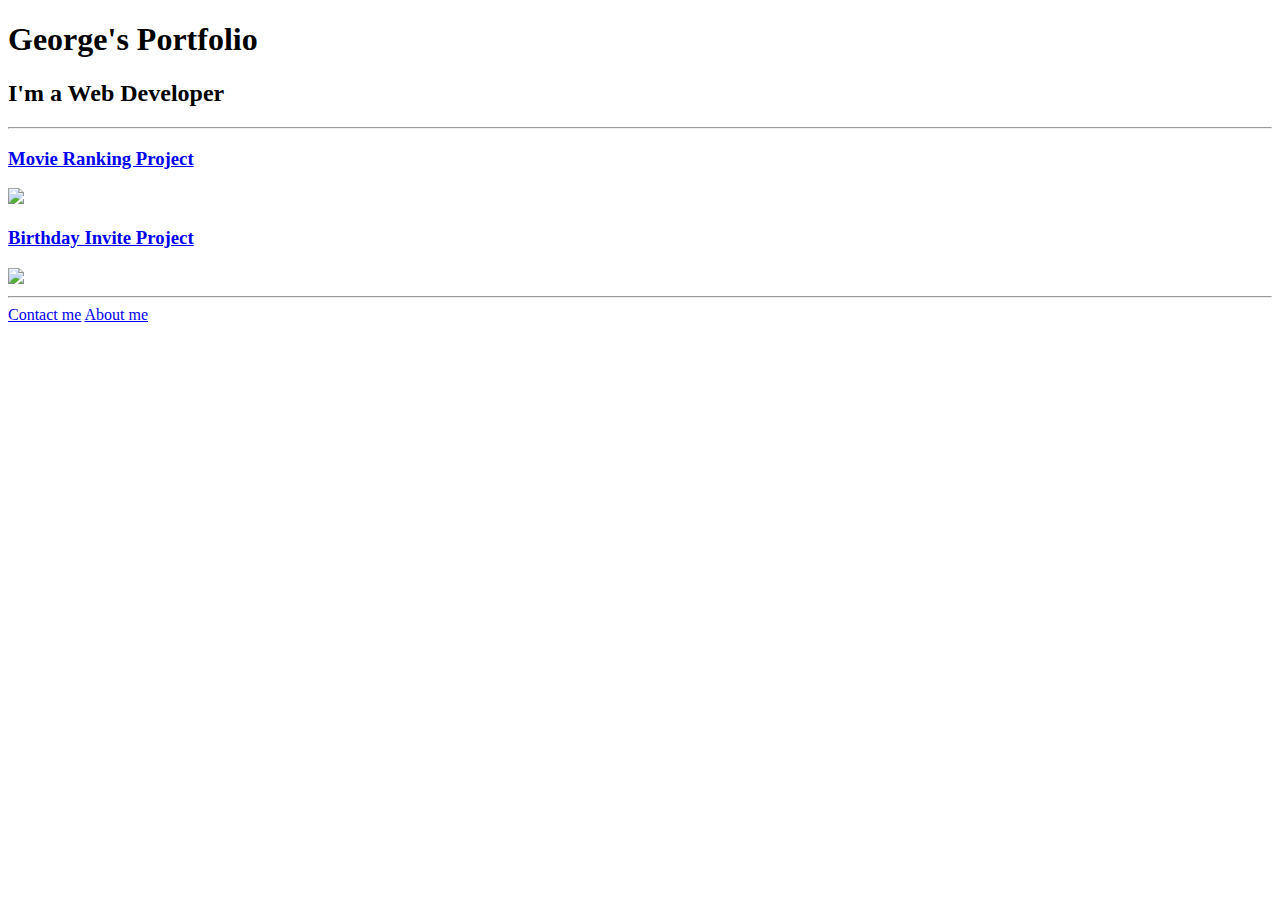
==== index.html @ 14940a69 "Add files via upload" ====
<!-- TODO 1: Create the HTML Boilerplate -->

<!-- TODO 2: Add Your previous projects' HTML into the public folder -->

<!-- TODO 3: Take screenshots of your project previews and add the images to the images folder -->

<!-- TODO 4: Add titles/subtitles etc. -->

<!-- TODO 5: Add a link to the project pages -->

<!-- TODO 6: Add images to show the project previews
HINT for TODO 6: You can use the height attribute set to 200 to make the image smaller:
https://developer.mozilla.org/en-US/docs/Web/HTML/Element/img#attr-height -->

<!-- TODO 7: Add the Contact Me and About Me page links -->

<!DOCTYPE html>
<html lang="en">

<head>
    <meta charset="UTF-8">
    <title> George's Portfolio </title>
</head>

<body>
        <h1>George's Portfolio</h1>
        <h2>I'm a Web Developer </h2>
        <hr/>
        <h3><a href="../2.4 Movie Ranking Project/index.html">Movie Ranking Project</a></h3>
        <img src="./assets/images/movie-ranking.png" height="200"/>
        <h3><a href="../3.4 Birthday Invite Project/index.html">Birthday Invite Project</a></h3>
        <img src="./assets/images/birthday-invite.png" height="200">
        <hr/>
        <a href="../4.1 Webpages/public/contact.html">Contact me</a>
        <a href="../4.1 Webpages/public/about.html">About me</a>




</body>

</html>
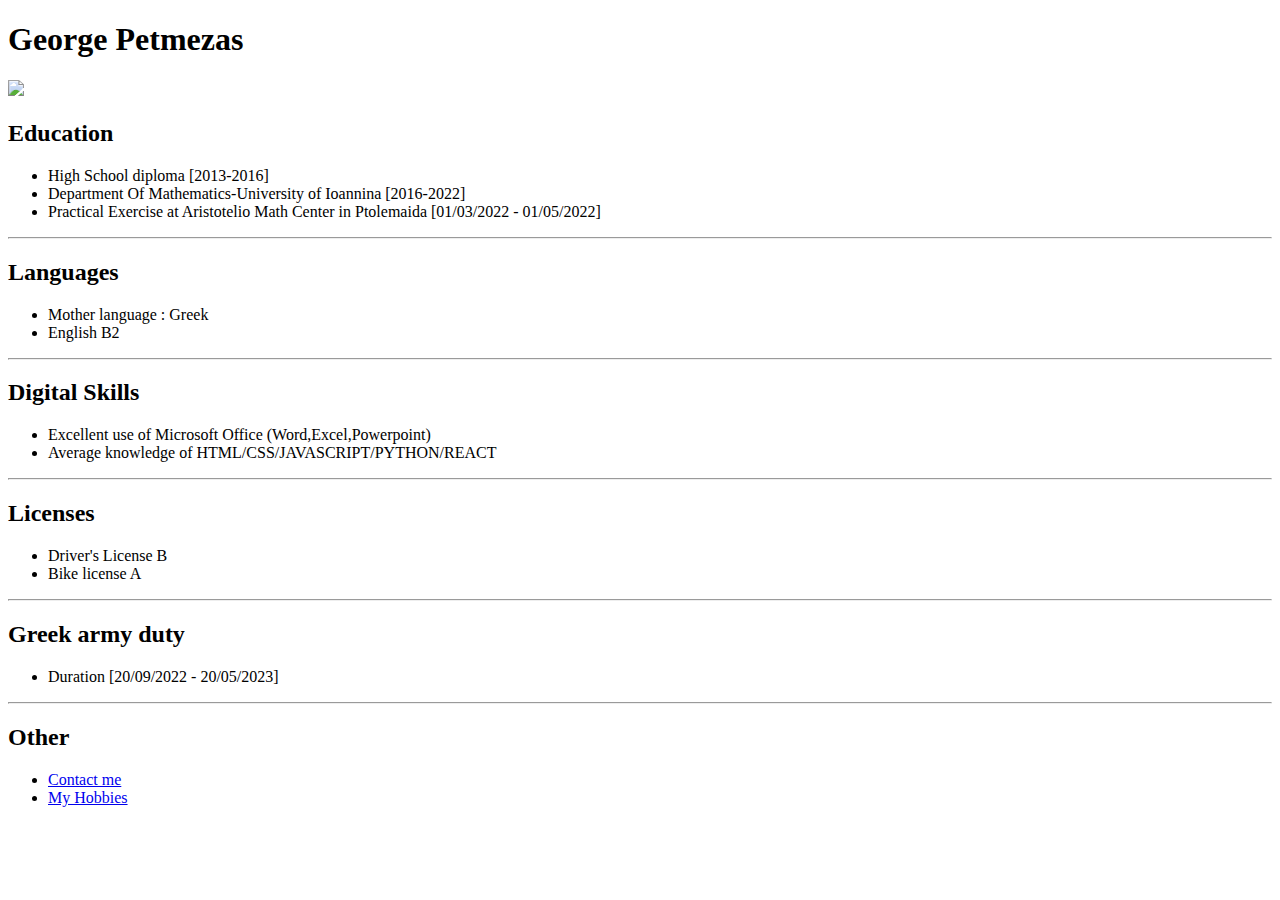
==== commit d58da49d: "Add files via upload" ====
--- a/index.html
+++ b/index.html
@@ -1,42 +1,52 @@
-<!-- TODO 1: Create the HTML Boilerplate -->
-
-<!-- TODO 2: Add Your previous projects' HTML into the public folder -->
-
-<!-- TODO 3: Take screenshots of your project previews and add the images to the images folder -->
-
-<!-- TODO 4: Add titles/subtitles etc. -->
-
-<!-- TODO 5: Add a link to the project pages -->
-
-<!-- TODO 6: Add images to show the project previews
-HINT for TODO 6: You can use the height attribute set to 200 to make the image smaller:
-https://developer.mozilla.org/en-US/docs/Web/HTML/Element/img#attr-height -->
-
-<!-- TODO 7: Add the Contact Me and About Me page links -->
-
-<!DOCTYPE html>
-<html lang="en">
-
-<head>
-    <meta charset="UTF-8">
-    <title> George's Portfolio </title>
-</head>
-
-<body>
-        <h1>George's Portfolio</h1>
-        <h2>I'm a Web Developer </h2>
-        <hr/>
-        <h3><a href="../2.4 Movie Ranking Project/index.html">Movie Ranking Project</a></h3>
-        <img src="./assets/images/movie-ranking.png" height="200"/>
-        <h3><a href="../3.4 Birthday Invite Project/index.html">Birthday Invite Project</a></h3>
-        <img src="./assets/images/birthday-invite.png" height="200">
-        <hr/>
-        <a href="../4.1 Webpages/public/contact.html">Contact me</a>
-        <a href="../4.1 Webpages/public/about.html">About me</a>
-
-
-
-
-</body>
-
+<!DOCTYPE html>
+<html lang="en">
+    <head>
+        <meta charset="UTF-8">
+        <title>My Resume</title>
+    </head>
+    <body>
+        <h1>George Petmezas</h1>
+        <img src="./271233746_521969928912564_7134718260027239505_n.jpg" height="200">
+        <h2>Education</h2>
+        <ul>
+            <li>High School diploma [2013-2016]</li>
+            <li>Department Of Mathematics-University of Ioannina [2016-2022]</li>
+            <li>Practical Exercise at Aristotelio Math Center in Ptolemaida [01/03/2022 - 01/05/2022]</li>
+        </ul>
+        <hr />
+        <h2>Languages</h2>
+        <ul>
+            <li>Mother language : Greek</li>
+            <li>English B2</li>
+        </ul>
+        <hr />
+        <h2>Digital Skills</h2>
+        <ul>
+            <li>Excellent use of Microsoft Office (Word,Excel,Powerpoint)</li>
+            <li>Average knowledge of HTML/CSS/JAVASCRIPT/PYTHON/REACT</li>
+        </ul>
+        <hr />
+        <h2>Licenses</h2>
+        <ul>
+            <li>Driver's License B</li>
+            <li>Bike license A</li>
+        </ul>
+        <hr />
+        <h2>Greek army duty</h2>
+        <ul>
+            <li>Duration [20/09/2022 - 20/05/2023]</li>
+        </ul>
+        <hr />
+        <h2>Other</h2>
+        <ul>
+            <li><a href="./Contact me.html">Contact me</a></li>
+            <li><a href="./Hobbies.html">My Hobbies</a></li>
+        </ul>
+
+
+        
+
+
+        
+    </body>
 </html>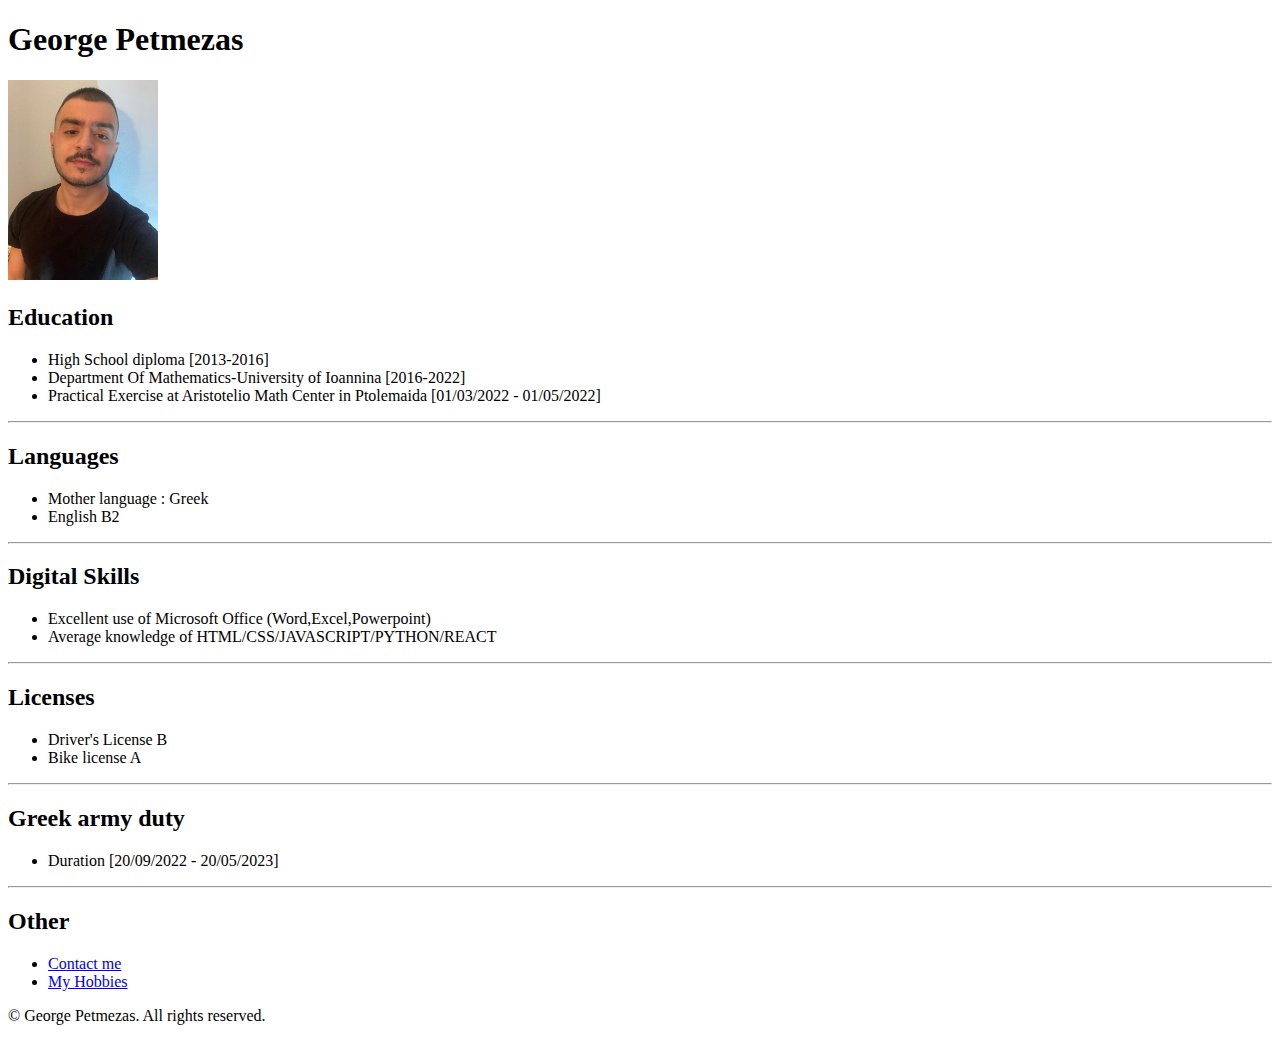
==== commit afcc77be: "index.html" ====
--- a/index.html
+++ b/index.html
@@ -42,11 +42,8 @@
             <li><a href="./Contact me.html">Contact me</a></li>
             <li><a href="./Hobbies.html">My Hobbies</a></li>
         </ul>
-
-
-        
-
-
-        
-    </body>
-</html>+        <footer>
+            <p>© George Petmezas. All rights reserved.</p>
+          </footer>
+         </body>
+</html>
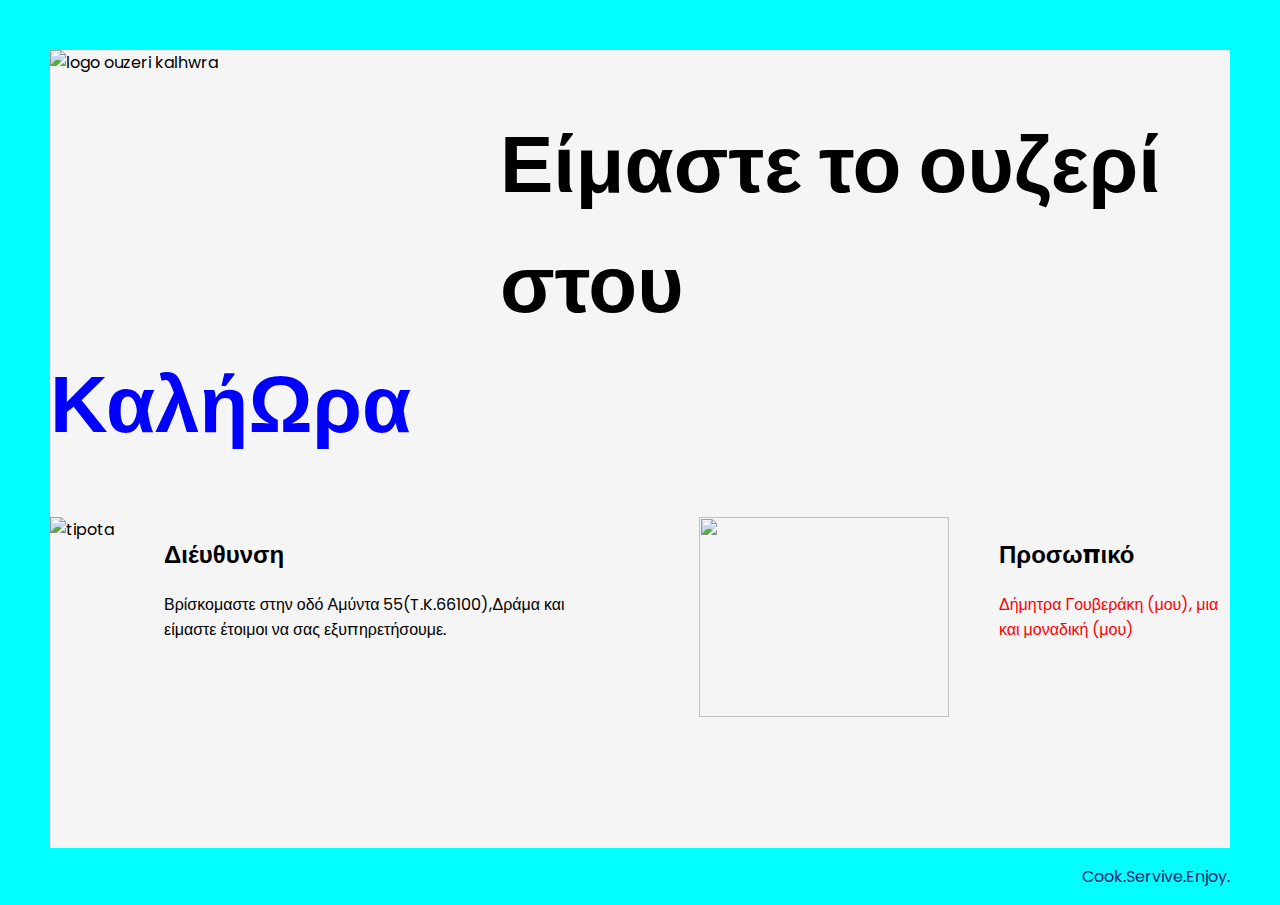
==== commit 735f5a88: "Add files via upload" ====
--- a/index.html
+++ b/index.html
@@ -1,49 +1,35 @@
 <!DOCTYPE html>
 <html lang="en">
-    <head>
-        <meta charset="UTF-8">
-        <title>My Resume</title>
-    </head>
-    <body>
-        <h1>George Petmezas</h1>
-        <img src="./271233746_521969928912564_7134718260027239505_n.jpg" height="200">
-        <h2>Education</h2>
-        <ul>
-            <li>High School diploma [2013-2016]</li>
-            <li>Department Of Mathematics-University of Ioannina [2016-2022]</li>
-            <li>Practical Exercise at Aristotelio Math Center in Ptolemaida [01/03/2022 - 01/05/2022]</li>
-        </ul>
-        <hr />
-        <h2>Languages</h2>
-        <ul>
-            <li>Mother language : Greek</li>
-            <li>English B2</li>
-        </ul>
-        <hr />
-        <h2>Digital Skills</h2>
-        <ul>
-            <li>Excellent use of Microsoft Office (Word,Excel,Powerpoint)</li>
-            <li>Average knowledge of HTML/CSS/JAVASCRIPT/PYTHON/REACT</li>
-        </ul>
-        <hr />
-        <h2>Licenses</h2>
-        <ul>
-            <li>Driver's License B</li>
-            <li>Bike license A</li>
-        </ul>
-        <hr />
-        <h2>Greek army duty</h2>
-        <ul>
-            <li>Duration [20/09/2022 - 20/05/2023]</li>
-        </ul>
-        <hr />
-        <h2>Other</h2>
-        <ul>
-            <li><a href="./Contact me.html">Contact me</a></li>
-            <li><a href="./Hobbies.html">My Hobbies</a></li>
-        </ul>
-        <footer>
-            <p>© George Petmezas. All rights reserved.</p>
-          </footer>
-         </body>
-</html>
+<head>
+    <meta charset="UTF-8">
+    <meta name="viewport" content="width=device-width, initial-scale=1.0">
+    <title>Στου καληώρα</title>
+    <link rel="stylesheet" href="./style.css">
+    <link rel="preconnect" href="https://fonts.googleapis.com">
+    <link rel="preconnect" href="https://fonts.gstatic.com" crossorigin>
+    <link href="https://fonts.googleapis.com/css2?family=Poppins:wght@400;700&display=swap" rel="stylesheet">
+</head>
+
+<body>
+    <div class="main">
+        <img class="logo" src="./photos/305563900_758407518737288_5285981249524075406_n.jpg" alt="logo ouzeri kalhwra">
+        <h1>Είμαστε το ουζερί στου</br> <span class="kalhwra"> ΚαλήΩρα</span> </h1>
+        <div class="left card"> <img class="tile-image" src="./photos/305306349_758407522070621_1211132363434684068_n.jpg" alt="tipota">
+            <h2 class="card-title">Διέυθυνση</h2>
+            <p class="card-text">Βρίσκομαστε στην οδό Αμύντα 55(T.K.66100),Δράμα και είμαστε έτοιμοι να σας εξυπηρετήσουμε.</p>
+        </div>
+
+        <div class="right card"><img class="tile-image" src="./photos/dim.jpg">
+            <h2 class="card-title"> Προσωπικό</h2>
+            <p> <span class="name"> Δήμητρα Γουβεράκη (μου), μια και μοναδική (μου) </p>
+        </div>
+
+
+
+
+    </div>
+    <footer> 
+        <p>Cook.Servive.Enjoy. </p>
+    </footer>    
+</body>
+</html>--- a/style.css
+++ b/style.css
@@ -0,0 +1,75 @@
+body{
+    font-family: "Poppins", sans-serif;
+    margin: 50px 50px 0 50px;
+    background-color: #faf9f6;
+    display: flex;
+    flex-direction: column;
+    min-height: 95vh;
+    background-color: cyan;
+}
+.main{
+    flex: 1;
+    background-color: whitesmoke;
+}
+h1 {
+    font-size: 5rem;
+}
+footer{
+    text-align: right;
+    color: midnightblue;
+}
+.kalhwra {
+    color: blue;
+    text-align: center;
+}
+.logo {
+    height: 250px;
+    width: 400px;
+    float: left;
+    margin-right: 50px;
+}
+.tile-image {
+    height: 200px;
+    float: left;
+    margin-right: 50px;
+}
+.right .tile-image {
+    width: 250px;
+}
+.card{
+    width: 45%;
+}
+.left {
+    float: left;
+}
+.right {
+    float: right;
+}
+.name{
+    color: red;
+}
+
+@media(max-width: 680px) {
+    .logo {
+        width: 100px;
+    }
+
+    h1 {
+        font-size: 3.5rem;
+        text-align: center;
+    }
+
+    .card {
+        width: 100px;
+        display: block;
+        margin-bottom: 30px;
+        text-align: justify;
+    }
+
+    .card img {
+        margin-bottom: 10px;
+        width: 100%;
+        display: inline;
+        object-fit: cover;
+    }
+}
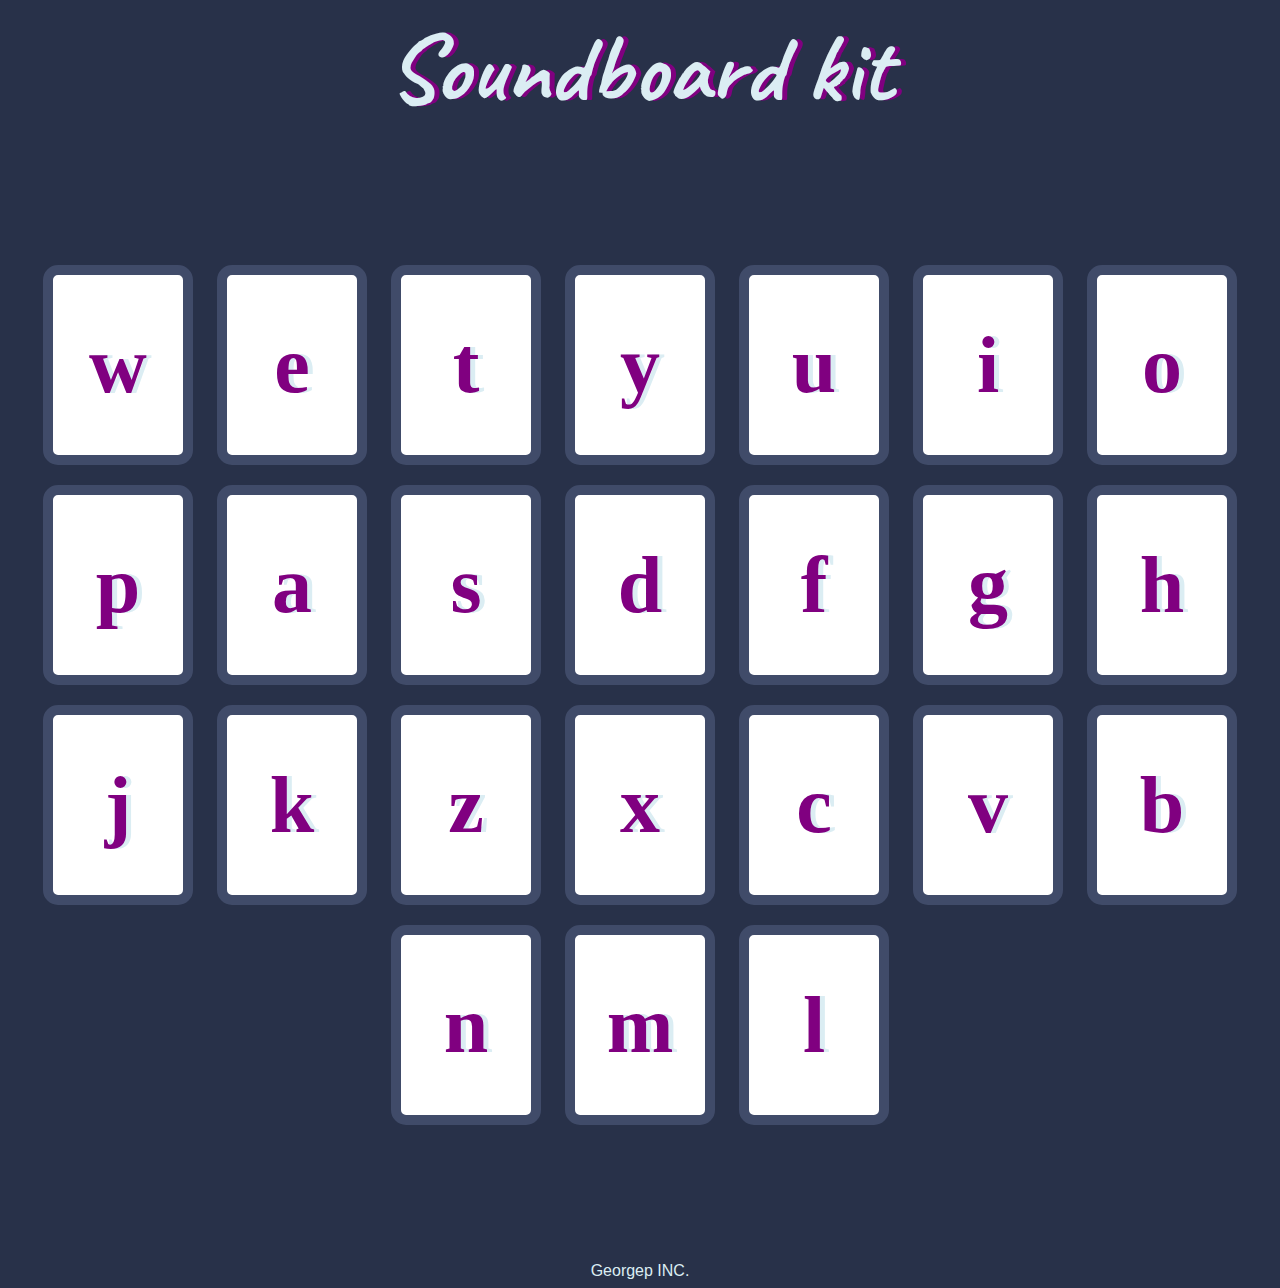
==== commit 62291b41: "Update and rename project.html to index.html" ====
--- a/index.html
+++ b/index.html
@@ -1,35 +1,47 @@
-<!DOCTYPE html>
-<html lang="en">
+<!<!DOCTYPE html>
+<html>
 <head>
-    <meta charset="UTF-8">
-    <meta name="viewport" content="width=device-width, initial-scale=1.0">
-    <title>Στου καληώρα</title>
-    <link rel="stylesheet" href="./style.css">
-    <link rel="preconnect" href="https://fonts.googleapis.com">
-    <link rel="preconnect" href="https://fonts.gstatic.com" crossorigin>
-    <link href="https://fonts.googleapis.com/css2?family=Poppins:wght@400;700&display=swap" rel="stylesheet">
+  <meta charset="utf-8">
+  <title>Soundboard Project></title>
+  <link rel="stylesheet" href="styles2.css">
+  <link rel="preconnect" href="https://fonts.googleapis.com">
+  <link rel="preconnect" href="https://fonts.gstatic.com" crossorigin>
+  <link href="https://fonts.googleapis.com/css2?family=Caveat&family=Libre+Baskerville&family=Playpen+Sans:wght@500&family=Roboto&display=swap" rel="stylesheet">
 </head>
 
 <body>
-    <div class="main">
-        <img class="logo" src="./photos/305563900_758407518737288_5285981249524075406_n.jpg" alt="logo ouzeri kalhwra">
-        <h1>Είμαστε το ουζερί στου</br> <span class="kalhwra"> ΚαλήΩρα</span> </h1>
-        <div class="left card"> <img class="tile-image" src="./photos/305306349_758407522070621_1211132363434684068_n.jpg" alt="tipota">
-            <h2 class="card-title">Διέυθυνση</h2>
-            <p class="card-text">Βρίσκομαστε στην οδό Αμύντα 55(T.K.66100),Δράμα και είμαστε έτοιμοι να σας εξυπηρετήσουμε.</p>
-        </div>
+    <h1 id=title> Soundboard kit </h1>
+    <div class="set">
+      <button class="w sound">w</button>
+      <button class="e sound">e</button>
+      <button class="t sound">t</button>
+      <button class="y sound">y</button>
+      <button class="u sound">u</button>
+      <button class="i sound">i</button>
+      <button class="o sound">o</button>
+      <button class="p sound">p</button>
+      <button class="a sound">a</button>
+      <button class="s sound">s</button>
+      <button class="d sound">d</button>
+      <button class="f sound">f</button>
+      <button class="g sound">g</button>
+      <button class="h sound">h</button>
+      <button class="j sound">j</button>
+      <button class="k sound">k</button>
+      <button class="z sound">z</button>
+      <button class="x sound">x</button>
+      <button class="c sound">c</button>
+      <button class="v sound">v</button>
+      <button class="b sound">b</button>
+      <button class="n sound">n</button>
+      <button class="m sound">m</button>
+      <button class="l sound">l</button>
+    </div>
 
-        <div class="right card"><img class="tile-image" src="./photos/dim.jpg">
-            <h2 class="card-title"> Προσωπικό</h2>
-            <p> <span class="name"> Δήμητρα Γουβεράκη (μου), μια και μοναδική (μου) </p>
-        </div>
+    <footer>
+      Georgep INC.
+    </footer>
+    <script src="java.js" charset="utf-8"></script>
+</body>
 
-
-
-
-    </div>
-    <footer> 
-        <p>Cook.Servive.Enjoy. </p>
-    </footer>    
-</body>
-</html>+</html>
--- a/styles2.css
+++ b/styles2.css
@@ -0,0 +1,78 @@
+body {
+  text-align: center;
+  background-color: #283149;
+}
+
+h1 {
+  font-family: 'Caveat', cursive;
+  color:#DBEDF3;
+  font-size:6rem;
+  text-shadow: 5px 0 purple;
+}
+
+footer {
+  color: #DBEDF3;
+  font-family: sans-serif;
+}
+
+.set {
+    margin: 10% auto;
+}
+
+.sound{
+  border-radius: 15px;
+  text-shadow: 5px 0 #DBEDF3;
+  display:inline-block;
+  color:purple;
+  border: 10px solid#404B69;
+  font-size: 5rem;
+  outline: none;
+  font-family: 'Arvo', cursive;
+  font-weight: 900;
+  text-align: center;
+  width: 150px;
+  height: 200px;
+  margin: 10px;
+  background-color: white;
+
+}
+
+.x{
+  background-image: url(images/r6.png);
+}
+
+.z{
+  background-image: url(images/tracer.png);
+}
+
+.c{
+  background-image: url(images/mt10.png);
+}
+
+.v{
+  background-image: url(images/aprilia.png);
+}
+
+.b{
+  background-image: url(images/cbr.png);
+}
+
+.n{
+  background-image: url(images/ducati.png);
+}
+
+.m{
+  background-image: url(images/h2.png);
+}
+
+.l{
+  background-image: url(images/hayabusa.png);
+}
+
+.a{
+  background-image: url(images/tate.png);
+}
+
+.s{
+  background-image: url(images/lia.jpeg);
+}
